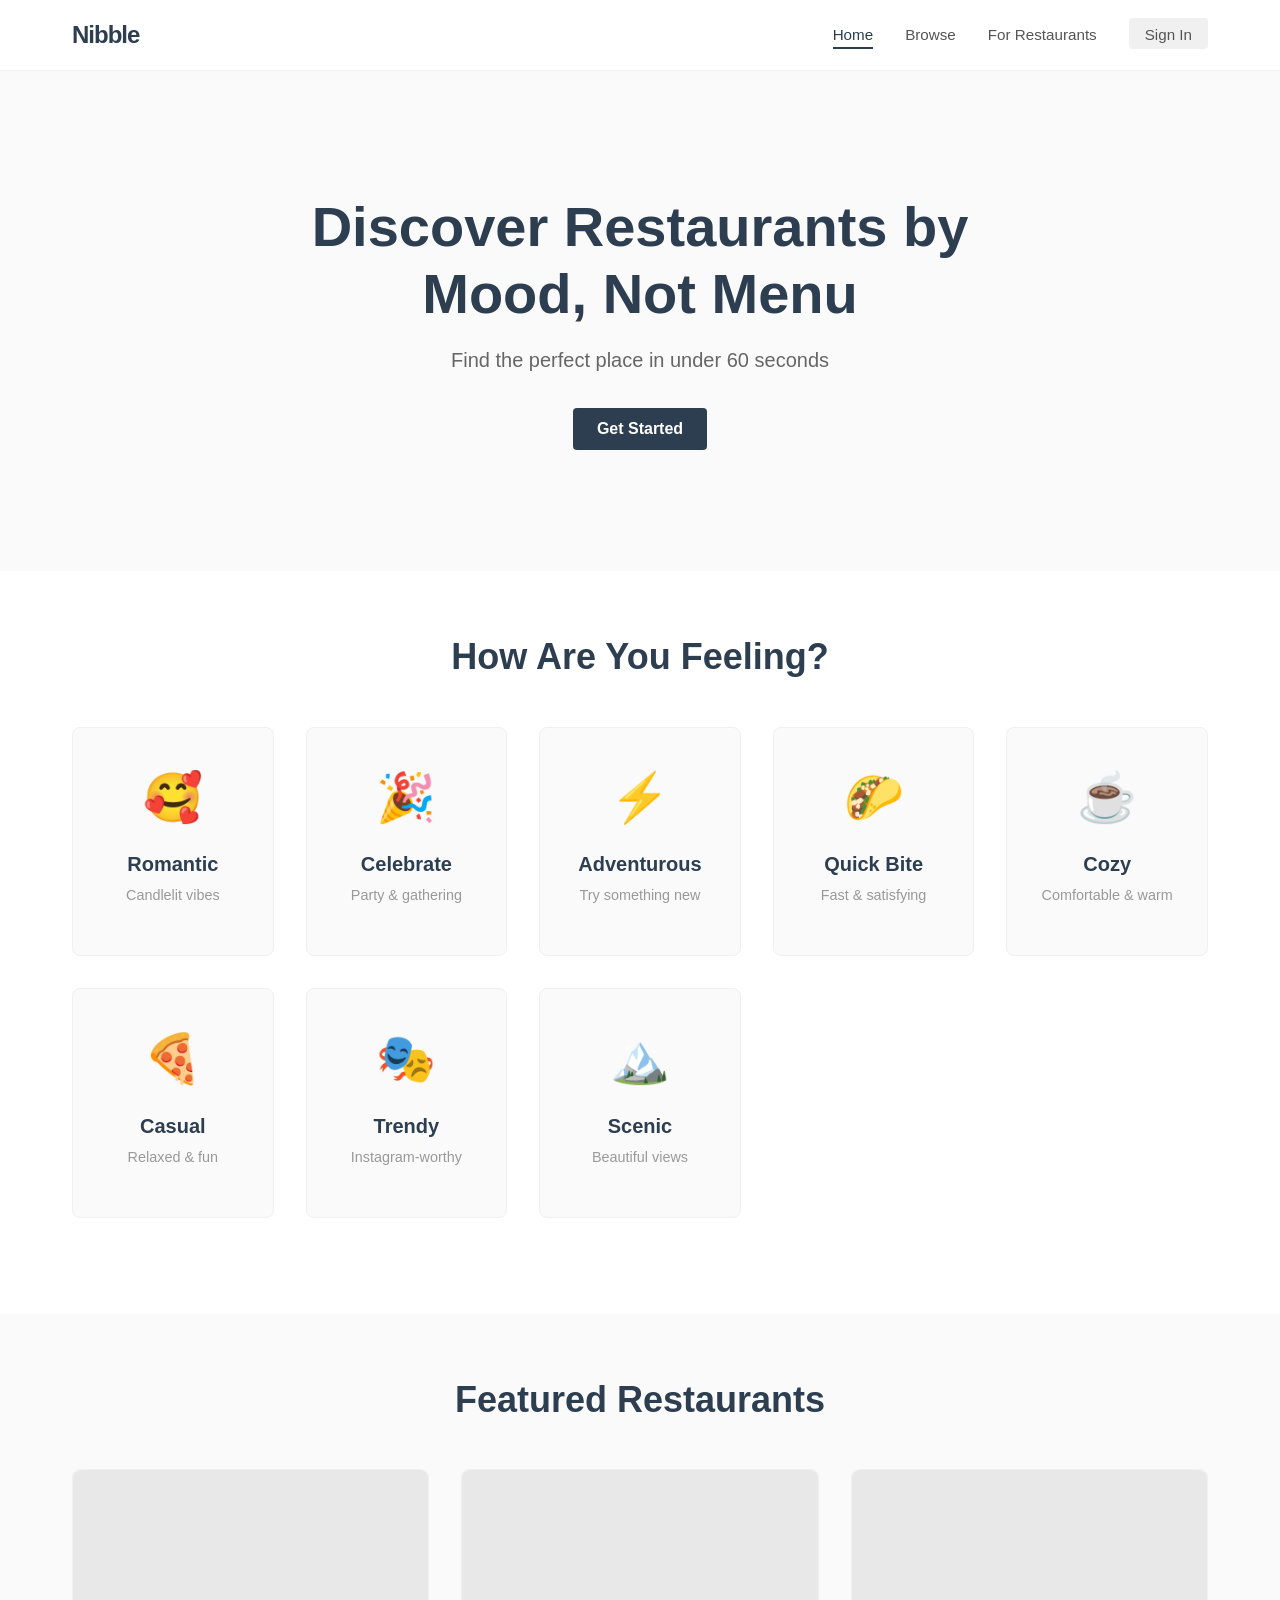
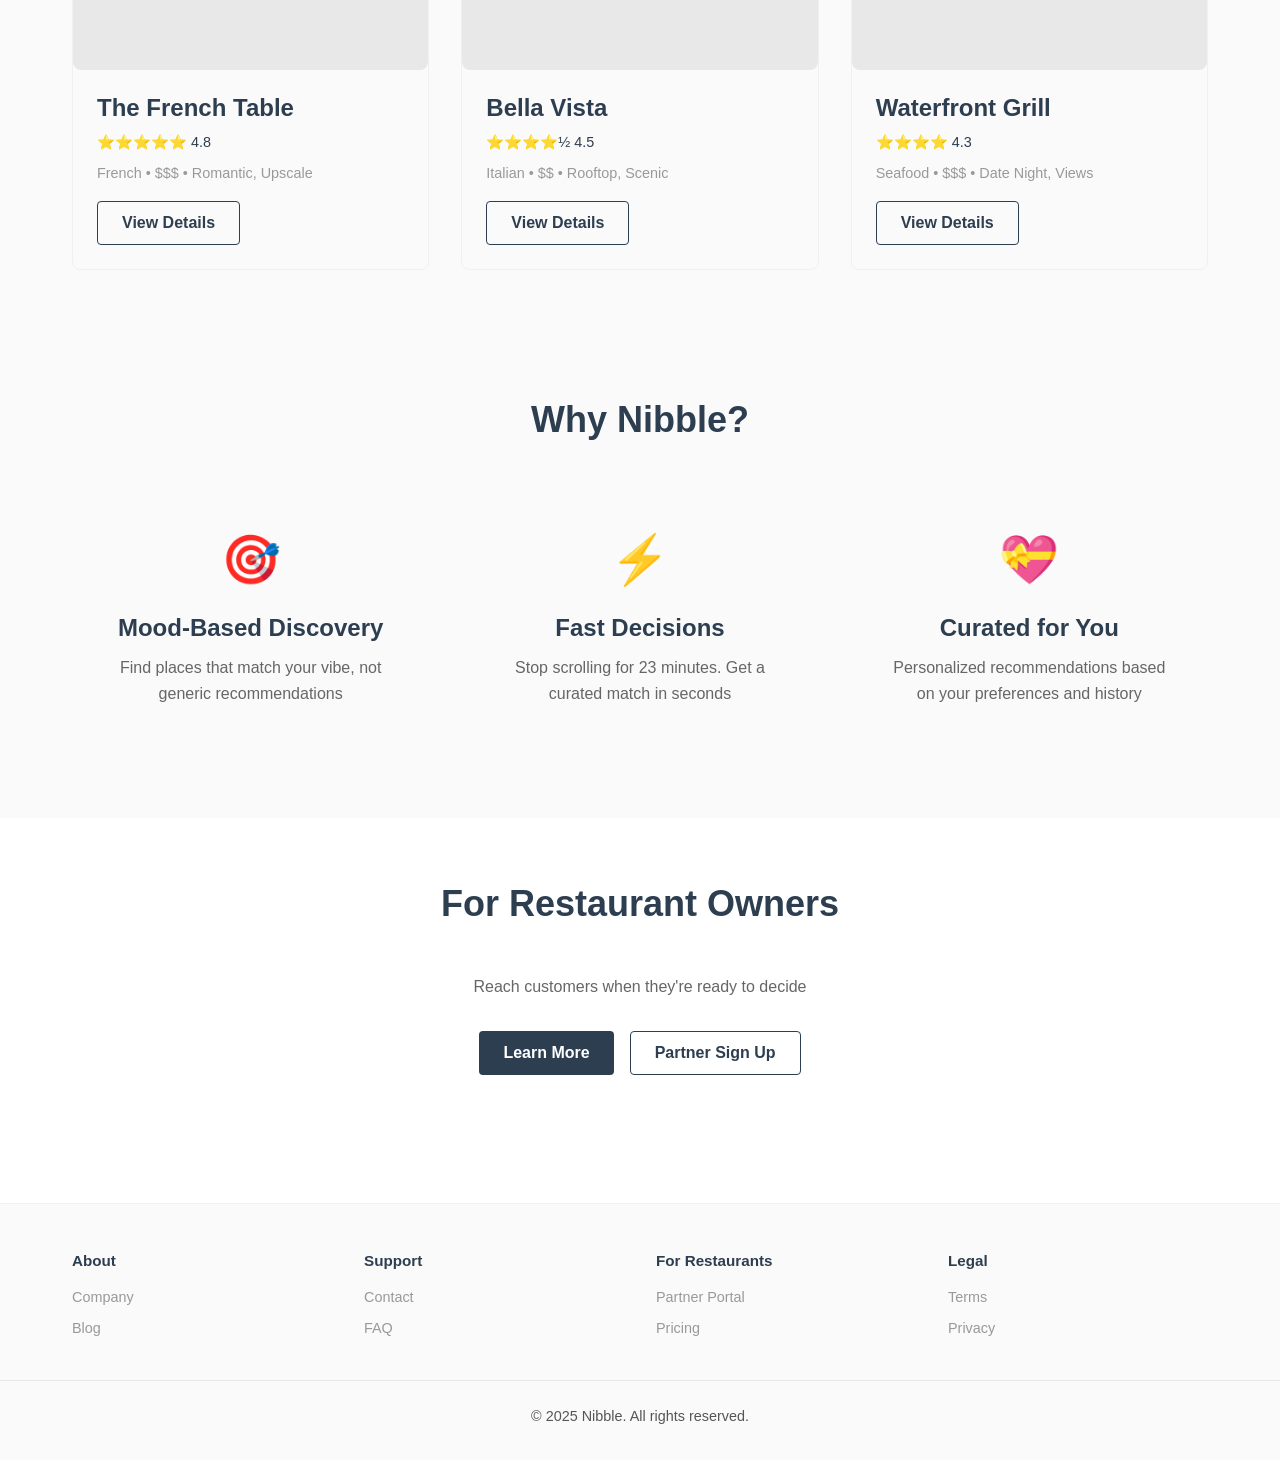
==== index.html @ 0ca78169 "commit" ====
<!DOCTYPE html>
<html lang="en">

  <head>
    <meta charset="UTF-8">
    <meta name="viewport" content="width=device-width, initial-scale=1.0">
    <title>Nibble - Discover Restaurants by Mood</title>
    <link rel="stylesheet" href="css/main.css">
  </head>

  <body>
    <!-- Navigation -->
    <nav class="navbar">
      <div class="nav-container">
        <div class="logo">Nibble</div>
        <ul class="nav-menu">
          <li><a href="index.html" class="active">Home</a></li>
          <li><a href="browse.html">Browse</a></li>
          <li><a href="partner-landing.html">For Restaurants</a></li>
          <li><a href="#" id="sign-in-btn" class="sign-in-link">Sign In</a></li>
        </ul>
      </div>
    </nav>

    <!-- Hero Section -->
    <section class="hero">
      <div class="hero-content">
        <h1 class="hero-title">Discover Restaurants by Mood, Not Menu</h1>
        <p class="hero-subtitle">Find the perfect place in under 60 seconds</p>
        <button class="cta-button"
          onclick="document.querySelector('.mood-section').scrollIntoView({behavior: 'smooth'})">Get Started</button>
      </div>
    </section>

    <!-- Mood Selection Section -->
    <section class="mood-section">
      <div class="container">
        <h2 class="section-title">How Are You Feeling?</h2>
        <div class="mood-grid">
          <div class="mood-card" onclick="selectMood('romantic')">
            <div class="mood-emoji">🥰</div>
            <h3>Romantic</h3>
            <p>Candlelit vibes</p>
          </div>
          <div class="mood-card" onclick="selectMood('celebrate')">
            <div class="mood-emoji">🎉</div>
            <h3>Celebrate</h3>
            <p>Party & gathering</p>
          </div>
          <div class="mood-card" onclick="selectMood('adventurous')">
            <div class="mood-emoji">⚡</div>
            <h3>Adventurous</h3>
            <p>Try something new</p>
          </div>
          <div class="mood-card" onclick="selectMood('quick')">
            <div class="mood-emoji">🌮</div>
            <h3>Quick Bite</h3>
            <p>Fast & satisfying</p>
          </div>
          <div class="mood-card" onclick="selectMood('cozy')">
            <div class="mood-emoji">☕</div>
            <h3>Cozy</h3>
            <p>Comfortable & warm</p>
          </div>
          <div class="mood-card" onclick="selectMood('casual')">
            <div class="mood-emoji">🍕</div>
            <h3>Casual</h3>
            <p>Relaxed & fun</p>
          </div>
          <div class="mood-card" onclick="selectMood('trendy')">
            <div class="mood-emoji">🎭</div>
            <h3>Trendy</h3>
            <p>Instagram-worthy</p>
          </div>
          <div class="mood-card" onclick="selectMood('scenic')">
            <div class="mood-emoji">🏔️</div>
            <h3>Scenic</h3>
            <p>Beautiful views</p>
          </div>
        </div>
      </div>
    </section>

    <!-- Featured Restaurants Section -->
    <section class="featured-section">
      <div class="container">
        <h2 class="section-title">Featured Restaurants</h2>
        <div class="featured-grid">
          <div class="restaurant-card featured">
            <div class="restaurant-image placeholder"></div>
            <div class="restaurant-info">
              <h3>The French Table</h3>
              <div class="rating">⭐⭐⭐⭐⭐ 4.8</div>
              <p class="cuisine">French • $$$ • Romantic, Upscale</p>
              <button class="secondary-button">View Details</button>
            </div>
          </div>
          <div class="restaurant-card featured">
            <div class="restaurant-image placeholder"></div>
            <div class="restaurant-info">
              <h3>Bella Vista</h3>
              <div class="rating">⭐⭐⭐⭐½ 4.5</div>
              <p class="cuisine">Italian • $$ • Rooftop, Scenic</p>
              <button class="secondary-button">View Details</button>
            </div>
          </div>
          <div class="restaurant-card featured">
            <div class="restaurant-image placeholder"></div>
            <div class="restaurant-info">
              <h3>Waterfront Grill</h3>
              <div class="rating">⭐⭐⭐⭐ 4.3</div>
              <p class="cuisine">Seafood • $$$ • Date Night, Views</p>
              <button class="secondary-button">View Details</button>
            </div>
          </div>
        </div>
      </div>
    </section>

    <!-- Why Nibble Section -->
    <section class="why-section">
      <div class="container">
        <h2 class="section-title">Why Nibble?</h2>
        <div class="benefits-grid">
          <div class="benefit-item">
            <div class="benefit-emoji">🎯</div>
            <h3>Mood-Based Discovery</h3>
            <p>Find places that match your vibe, not generic recommendations</p>
          </div>
          <div class="benefit-item">
            <div class="benefit-emoji">⚡</div>
            <h3>Fast Decisions</h3>
            <p>Stop scrolling for 23 minutes. Get a curated match in seconds</p>
          </div>
          <div class="benefit-item">
            <div class="benefit-emoji">💝</div>
            <h3>Curated for You</h3>
            <p>Personalized recommendations based on your preferences and history</p>
          </div>
        </div>
      </div>
    </section>

    <!-- For Restaurant Owners Section -->
    <section class="restaurant-owners-section">
      <div class="container">
        <h2 class="section-title">For Restaurant Owners</h2>
        <p class="section-subtitle">Reach customers when they're ready to decide</p>
        <div class="owner-ctas">
          <button class="cta-button">Learn More</button>
          <button class="secondary-button">Partner Sign Up</button>
        </div>
      </div>
    </section>

    <!-- Footer -->
    <footer class="footer">
      <div class="footer-content">
        <div class="footer-section">
          <h4>About</h4>
          <a href="#">Company</a>
          <a href="#">Blog</a>
        </div>
        <div class="footer-section">
          <h4>Support</h4>
          <a href="#">Contact</a>
          <a href="#">FAQ</a>
        </div>
        <div class="footer-section">
          <h4>For Restaurants</h4>
          <a href="partner-landing.html">Partner Portal</a>
          <a href="#">Pricing</a>
        </div>
        <div class="footer-section">
          <h4>Legal</h4>
          <a href="#">Terms</a>
          <a href="#">Privacy</a>
        </div>
      </div>
      <div class="footer-bottom">
        <p>&copy; 2025 Nibble. All rights reserved.</p>
      </div>
    </footer>

    <!-- Sign In Modal -->
    <div id="signInModal" class="modal">
      <div class="modal-content">
        <span class="close">&times;</span>
        <h2>Sign In</h2>
        <form>
          <input type="email" placeholder="Email" required>
          <input type="password" placeholder="Password" required>
          <button type="submit" class="cta-button">Sign In</button>
        </form>
        <p class="modal-text">Don't have an account? <a href="#">Create one</a></p>
      </div>
    </div>

    <script src="js/main.js"></script>
  </body>

</html>
---- css/main.css ----
/* ===========================
   RESET & BASE STYLES
   =========================== */

* {
  margin: 0;
  padding: 0;
  box-sizing: border-box;
}

html {
  scroll-behavior: smooth;
}

body {
  font-family: -apple-system, BlinkMacSystemFont, 'Segoe UI', 'Roboto', 'Oxygen',
    'Ubuntu', 'Cantarell', sans-serif;
  line-height: 1.6;
  color: #2c3e50;
  background-color: #ffffff;
  font-size: 16px;
}

h1,
h2,
h3,
h4,
h5,
h6 {
  font-weight: 700;
  line-height: 1.2;
  margin-bottom: 1rem;
}

h1 {
  font-size: 3rem;
}

h2 {
  font-size: 2.25rem;
}

h3 {
  font-size: 1.5rem;
}

p {
  margin-bottom: 1rem;
  color: #555;
}

a {
  text-decoration: none;
  color: inherit;
  transition: color 0.3s ease;
}

button {
  font-family: inherit;
  cursor: pointer;
  border: none;
  transition: all 0.3s ease;
  border-radius: 4px;
  font-weight: 600;
}

/* ===========================
   CONTAINER & SPACING
   =========================== */

.container {
  max-width: 1200px;
  margin: 0 auto;
  padding: 0 2rem;
}

section {
  padding: 4rem 0;
}

/* ===========================
   NAVIGATION
   =========================== */

.navbar {
  background-color: #ffffff;
  border-bottom: 1px solid #f0f0f0;
  position: sticky;
  top: 0;
  z-index: 1000;
}

.nav-container {
  max-width: 1200px;
  margin: 0 auto;
  padding: 1rem 2rem;
  display: flex;
  justify-content: space-between;
  align-items: center;
}

.logo {
  font-size: 1.5rem;
  font-weight: 700;
  letter-spacing: -1px;
}

.logo a {
  color: #2c3e50;
}

.nav-menu {
  display: flex;
  list-style: none;
  gap: 2rem;
  align-items: center;
}

.nav-menu a {
  color: #555;
  font-weight: 500;
  font-size: 0.95rem;
  border-bottom: 2px solid transparent;
  padding-bottom: 0.25rem;
}

.nav-menu a:hover,
.nav-menu a.active {
  color: #2c3e50;
  border-bottom-color: #2c3e50;
}

.sign-in-link {
  padding: 0.5rem 1rem;
  background-color: #f0f0f0;
  border-radius: 4px;
  transition: background-color 0.3s ease;
}

.sign-in-link:hover {
  background-color: #e8e8e8;
}

/* ===========================
   BUTTONS
   =========================== */

.cta-button {
  background-color: #2c3e50;
  color: #ffffff;
  padding: 0.75rem 1.5rem;
  font-size: 1rem;
  border-radius: 4px;
  font-weight: 600;
  cursor: pointer;
}

.cta-button:hover {
  background-color: #1a2839;
  transform: translateY(-2px);
}

.secondary-button {
  background-color: transparent;
  color: #2c3e50;
  padding: 0.75rem 1.5rem;
  font-size: 1rem;
  border: 1px solid #2c3e50;
  border-radius: 4px;
  font-weight: 600;
  cursor: pointer;
  transition: all 0.3s ease;
}

.secondary-button:hover {
  background-color: #2c3e50;
  color: #ffffff;
  transform: translateY(-2px);
}

.remove-btn {
  background-color: #ff6b6b;
  color: #ffffff;
  padding: 0.5rem 1rem;
  font-size: 0.9rem;
  border-radius: 4px;
  font-weight: 600;
}

.remove-btn:hover {
  background-color: #e55555;
}

/* ===========================
   HERO SECTION
   =========================== */

.hero {
  padding: 6rem 0;
  text-align: center;
  background-color: #fafafa;
  display: flex;
  align-items: center;
  justify-content: center;
  min-height: 500px;
}

.hero-content {
  max-width: 700px;
  margin: 0 auto;
}

.hero-title {
  font-size: 3.5rem;
  margin-bottom: 1rem;
  line-height: 1.2;
}

.hero-subtitle {
  font-size: 1.25rem;
  color: #666;
  margin-bottom: 2rem;
}

/* ===========================
   MOOD SECTION
   =========================== */

.section-title {
  text-align: center;
  font-size: 2.25rem;
  margin-bottom: 3rem;
}

.section-subtitle {
  text-align: center;
  color: #666;
  margin-bottom: 2rem;
}

.mood-grid {
  display: grid;
  grid-template-columns: repeat(auto-fit, minmax(200px, 1fr));
  gap: 2rem;
  margin-bottom: 2rem;
}

.mood-card {
  padding: 2rem;
  text-align: center;
  border: 1px solid #f0f0f0;
  border-radius: 8px;
  cursor: pointer;
  transition: all 0.3s ease;
  background-color: #fafafa;
}

.mood-card:hover {
  border-color: #2c3e50;
  box-shadow: 0 4px 12px rgba(0, 0, 0, 0.08);
  transform: translateY(-4px);
  background-color: #ffffff;
}

.mood-emoji {
  font-size: 3rem;
  margin-bottom: 1rem;
}

.mood-card h3 {
  font-size: 1.25rem;
  margin-bottom: 0.5rem;
}

.mood-card p {
  color: #999;
  font-size: 0.9rem;
}

/* ===========================
   FEATURED/RESULTS GRID
   =========================== */

.featured-grid {
  display: grid;
  grid-template-columns: repeat(auto-fit, minmax(300px, 1fr));
  gap: 2rem;
}

.restaurant-card {
  overflow: hidden;
  border-radius: 8px;
  border: 1px solid #f0f0f0;
  transition: all 0.3s ease;
  background-color: #fafafa;
}

.restaurant-card:hover {
  border-color: #2c3e50;
  box-shadow: 0 4px 16px rgba(0, 0, 0, 0.1);
}

.restaurant-image {
  width: 100%;
  height: 200px;
  background-color: #e8e8e8;
}

.restaurant-info {
  padding: 1.5rem;
}

.restaurant-info h3 {
  margin-bottom: 0.5rem;
}

.rating {
  display: block;
  font-size: 0.9rem;
  margin-bottom: 0.5rem;
}

.cuisine {
  color: #999;
  font-size: 0.9rem;
  margin-bottom: 1rem;
}

/* ===========================
   BROWSE PAGE - RESULTS
   =========================== */

.browse-header {
  background-color: #fafafa;
  padding: 2rem 0;
  border-bottom: 1px solid #f0f0f0;
}

.breadcrumb {
  display: flex;
  gap: 2rem;
  align-items: center;
  flex-wrap: wrap;
}

.mood-badge {
  font-weight: 600;
  font-size: 1.1rem;
}

.location,
.count {
  color: #999;
}

.filter-bar {
  background-color: #fafafa;
  padding: 1.5rem 0;
  border-bottom: 1px solid #f0f0f0;
}

.filters {
  display: flex;
  gap: 1rem;
  flex-wrap: wrap;
  align-items: center;
}

.filter-dropdown {
  padding: 0.5rem 1rem;
  border: 1px solid #ddd;
  border-radius: 4px;
  background-color: #fff;
  cursor: pointer;
  font-size: 0.9rem;
}

.view-toggle {
  padding: 0.5rem 1rem;
  border: 1px solid #2c3e50;
  background-color: transparent;
  color: #2c3e50;
  border-radius: 4px;
  cursor: pointer;
  font-weight: 600;
}

.results-section {
  padding: 3rem 0;
}

.results-section .container {
  display: flex;
  flex-direction: column;
  gap: 1.5rem;
}

.result-card {
  display: flex;
  gap: 2rem;
  border: 1px solid #f0f0f0;
  border-radius: 8px;
  overflow: hidden;
  transition: all 0.3s ease;
  background-color: #fafafa;
  position: relative;
}

.result-card:hover {
  border-color: #2c3e50;
  box-shadow: 0 4px 16px rgba(0, 0, 0, 0.1);
}

.result-card.sponsored {
  background-color: #fefef5;
  border-color: #e8e8d0;
}

.sponsored-badge {
  position: absolute;
  top: 1rem;
  left: 1rem;
  background-color: #2c3e50;
  color: #fff;
  padding: 0.25rem 0.75rem;
  font-size: 0.75rem;
  font-weight: 700;
  border-radius: 2px;
  z-index: 10;
}

.result-image {
  width: 250px;
  height: 200px;
  background-color: #e8e8e8;
  flex-shrink: 0;
}

.result-content {
  padding: 1.5rem;
  display: flex;
  flex-direction: column;
  justify-content: space-between;
  flex: 1;
}

.result-header {
  display: flex;
  justify-content: space-between;
  align-items: flex-start;
  margin-bottom: 1rem;
}

.result-header h3 {
  margin-bottom: 0;
  flex: 1;
}

.favorite-btn {
  background: none;
  border: none;
  font-size: 1.5rem;
  cursor: pointer;
  transition: transform 0.2s;
}

.favorite-btn:hover {
  transform: scale(1.2);
}

.result-meta {
  display: flex;
  gap: 1rem;
  flex-wrap: wrap;
  margin-bottom: 1rem;
  font-size: 0.9rem;
}

.result-meta span {
  color: #999;
}

.result-description {
  color: #666;
  margin-bottom: 1.5rem;
}

.load-more {
  text-align: center;
  padding: 2rem;
}

/* ===========================
   RESTAURANT PROFILE PAGE
   =========================== */

.restaurant-gallery {
  background-color: #fafafa;
  padding: 2rem;
}

.gallery-container {
  max-width: 1200px;
  margin: 0 auto;
}

.main-image {
  width: 100%;
  height: 400px;
  background-color: #e8e8e8;
  margin-bottom: 1rem;
  border-radius: 8px;
}

.gallery-thumbs {
  display: grid;
  grid-template-columns: repeat(4, 1fr);
  gap: 1rem;
}

.thumb {
  height: 100px;
  background-color: #e8e8e8;
  border-radius: 8px;
  cursor: pointer;
}

.restaurant-info-section {
  padding: 3rem 0;
  border-bottom: 1px solid #f0f0f0;
}

.restaurant-header {
  display: flex;
  justify-content: space-between;
  align-items: flex-start;
  margin-bottom: 2rem;
}

.restaurant-header h1 {
  margin-bottom: 0.5rem;
}

.rating-large {
  font-size: 1.1rem;
  margin-bottom: 0.5rem;
}

.cuisine-tags {
  color: #999;
}

.favorite-btn-large {
  background: none;
  border: none;
  font-size: 1.5rem;
  cursor: pointer;
}

.restaurant-details {
  display: flex;
  flex-direction: column;
  gap: 1rem;
  margin-bottom: 2rem;
}

.detail-item {
  display: flex;
  gap: 1rem;
  align-items: center;
  color: #666;
}

.detail-icon {
  font-size: 1.25rem;
}

.action-buttons {
  display: flex;
  gap: 1rem;
  flex-wrap: wrap;
}

.action-buttons .cta-button {
  flex: 1;
  min-width: 150px;
  text-align: center;
}

/* ===========================
   ABOUT/HIGHLIGHTS SECTIONS
   =========================== */

.about-section,
.highlights-section,
.menu-section,
.location-section,
.similar-section {
  padding: 3rem 0;
  border-bottom: 1px solid #f0f0f0;
}

.about-section h2,
.highlights-section h2,
.menu-section h2,
.location-section h2,
.similar-section h2 {
  margin-bottom: 2rem;
}

.highlights-grid {
  display: grid;
  grid-template-columns: repeat(auto-fit, minmax(150px, 1fr));
  gap: 1rem;
}

.highlight {
  padding: 1rem;
  background-color: #fafafa;
  border-radius: 4px;
  text-align: center;
  font-size: 0.95rem;
  border: 1px solid #f0f0f0;
}

.menu-grid {
  display: grid;
  grid-template-columns: repeat(auto-fit, minmax(200px, 1fr));
  gap: 2rem;
  margin-bottom: 2rem;
}

.menu-item {
  text-align: center;
}

.menu-image {
  width: 100%;
  height: 180px;
  background-color: #e8e8e8;
  border-radius: 8px;
  margin-bottom: 1rem;
}

.menu-item h4 {
  margin-bottom: 0.5rem;
}

.menu-item p {
  color: #999;
  font-size: 0.9rem;
}

.menu-cta {
  text-align: center;
}

.map-container {
  border-radius: 8px;
  overflow: hidden;
}

.similar-grid {
  display: grid;
  grid-template-columns: repeat(auto-fit, minmax(200px, 1fr));
  gap: 2rem;
}

.similar-card {
  text-align: center;
  cursor: pointer;
}

.similar-image {
  width: 100%;
  height: 200px;
  background-color: #e8e8e8;
  border-radius: 8px;
  margin-bottom: 1rem;
}

/* ===========================
   USER ACCOUNT PAGE
   =========================== */

.account-container {
  display: grid;
  grid-template-columns: 250px 1fr;
  gap: 2rem;
  max-width: 1200px;
  margin: 2rem auto;
  padding: 0 2rem;
}

.account-sidebar {
  background-color: #fafafa;
  padding: 2rem;
  border-radius: 8px;
  height: fit-content;
}

.user-profile {
  text-align: center;
  margin-bottom: 2rem;
  padding-bottom: 2rem;
  border-bottom: 1px solid #e8e8e8;
}

.user-avatar {
  width: 80px;
  height: 80px;
  background-color: #e8e8e8;
  border-radius: 50%;
  display: flex;
  align-items: center;
  justify-content: center;
  font-size: 1.5rem;
  font-weight: 700;
  margin: 0 auto 1rem;
}

.user-profile h3 {
  margin-bottom: 0.25rem;
}

.user-profile p {
  color: #999;
  font-size: 0.9rem;
}

.account-nav {
  display: flex;
  flex-direction: column;
  gap: 0.5rem;
}

.nav-item {
  padding: 0.75rem;
  border-radius: 4px;
  cursor: pointer;
  transition: background-color 0.2s;
}

.nav-item:hover,
.nav-item.active {
  background-color: #e8e8e8;
}

.account-content {
  flex: 1;
}

.account-tab {
  display: none;
}

.account-tab.active {
  display: block;
}

.tab-header {
  display: flex;
  justify-content: space-between;
  align-items: center;
  margin-bottom: 2rem;
  border-bottom: 1px solid #f0f0f0;
  padding-bottom: 1rem;
}

.tab-header h1 {
  margin-bottom: 0;
}

.dashboard-cards {
  display: grid;
  grid-template-columns: repeat(auto-fit, minmax(200px, 1fr));
  gap: 1.5rem;
  margin-bottom: 2rem;
}

.stat-card {
  background-color: #fafafa;
  padding: 2rem;
  border-radius: 8px;
  text-align: center;
  border: 1px solid #f0f0f0;
}

.stat-number {
  font-size: 2.5rem;
  font-weight: 700;
  margin-bottom: 0.5rem;
}

.stat-card p {
  color: #999;
  margin-bottom: 0;
}

.recent-activity {
  background-color: #fafafa;
  padding: 2rem;
  border-radius: 8px;
}

.recent-activity h3 {
  margin-bottom: 1.5rem;
}

.activity-item {
  display: flex;
  gap: 2rem;
  margin-bottom: 1.5rem;
  padding-bottom: 1.5rem;
  border-bottom: 1px solid #e8e8e8;
}

.activity-item:last-child {
  margin-bottom: 0;
  padding-bottom: 0;
  border-bottom: none;
}

.activity-date {
  min-width: 100px;
  color: #999;
  font-weight: 600;
}

.favorites-grid {
  display: grid;
  grid-template-columns: repeat(auto-fill, minmax(180px, 1fr));
  gap: 1.5rem;
}

.favorite-item {
  background-color: #fafafa;
  border-radius: 8px;
  padding: 1rem;
  text-align: center;
  border: 1px solid #f0f0f0;
}

.fav-image {
  width: 100%;
  height: 150px;
  background-color: #e8e8e8;
  border-radius: 6px;
  margin-bottom: 1rem;
}

.favorite-item h4 {
  margin-bottom: 0.5rem;
}

.fav-meta {
  color: #999;
  font-size: 0.85rem;
  margin-bottom: 1rem;
}

.favorite-item .secondary-button {
  width: 100%;
  margin-bottom: 0.5rem;
}

.preference-form {
  background-color: #fafafa;
  padding: 2rem;
  border-radius: 8px;
}

.form-group {
  margin-bottom: 1.5rem;
}

.form-group label {
  display: block;
  font-weight: 600;
  margin-bottom: 0.5rem;
}

.form-group input[type='text'],
.form-group input[type='email'],
.form-group input[type='tel'],
.form-group input[type='url'],
.form-group input[type='password'],
.form-group textarea,
.form-group select {
  width: 100%;
  padding: 0.75rem;
  border: 1px solid #ddd;
  border-radius: 4px;
  font-family: inherit;
  font-size: 1rem;
}

.form-group input:focus,
.form-group textarea:focus,
.form-group select:focus {
  outline: none;
  border-color: #2c3e50;
  box-shadow: 0 0 0 3px rgba(44, 62, 80, 0.1);
}

.checkbox-group,
.radio-group {
  display: flex;
  flex-direction: column;
  gap: 0.75rem;
}

.checkbox-group label,
.radio-group label {
  display: flex;
  align-items: center;
  gap: 0.5rem;
  cursor: pointer;
  margin-bottom: 0;
}

.checkbox-group input,
.radio-group input {
  cursor: pointer;
}

.security-section {
  background-color: #fafafa;
  padding: 1.5rem;
  border-radius: 8px;
  margin-bottom: 1.5rem;
}

.security-section h3 {
  margin-bottom: 1rem;
}

.device-item {
  display: flex;
  justify-content: space-between;
  align-items: center;
  padding: 1rem;
  background-color: #fff;
  border-radius: 4px;
  margin-bottom: 0.5rem;
}

.device-item p {
  margin-bottom: 0;
}

.notification-settings {
  background-color: #fafafa;
  padding: 2rem;
  border-radius: 8px;
}

.notification-item {
  display: flex;
  justify-content: space-between;
  align-items: flex-start;
  padding: 1.5rem;
  background-color: #fff;
  border-radius: 4px;
  margin-bottom: 1rem;
}

.notification-item h4 {
  margin-bottom: 0.25rem;
}

.notification-item p {
  color: #999;
  font-size: 0.9rem;
  margin-bottom: 0;
}

.notification-item input[type='checkbox'] {
  width: 20px;
  height: 20px;
  cursor: pointer;
  flex-shrink: 0;
  margin-left: 1rem;
}

/* ===========================
   PARTNER DASHBOARD PAGE
   =========================== */

.partner-nav {
  background-color: #2c3e50;
}

.partner-nav .nav-container {
  background-color: #2c3e50;
}

.partner-nav .logo a {
  color: #fff;
  font-size: 1.25rem;
}

.partner-user {
  color: #fff;
  display: flex;
  align-items: center;
  gap: 1rem;
}

.partner-menu-btn {
  background: none;
  border: none;
  color: #fff;
  cursor: pointer;
  font-size: 1rem;
}

.partner-container {
  display: grid;
  grid-template-columns: 250px 1fr;
  gap: 2rem;
  max-width: 1400px;
  margin: 2rem auto;
  padding: 0 2rem;
}

.partner-sidebar {
  background-color: #fafafa;
  padding: 2rem;
  border-radius: 8px;
  height: fit-content;
}

.partner-nav-menu {
  display: flex;
  flex-direction: column;
  gap: 0.5rem;
}

.partner-nav-item {
  padding: 0.75rem;
  border-radius: 4px;
  cursor: pointer;
  transition: background-color 0.2s;
}

.partner-nav-item:hover,
.partner-nav-item.active {
  background-color: #e8e8e8;
}

.partner-content {
  flex: 1;
}

.partner-tab {
  display: none;
}

.partner-tab.active {
  display: block;
}

.performance-cards {
  display: grid;
  grid-template-columns: repeat(auto-fit, minmax(200px, 1fr));
  gap: 1.5rem;
  margin-bottom: 3rem;
}

.perf-card {
  background-color: #fafafa;
  padding: 2rem;
  border-radius: 8px;
  border: 1px solid #f0f0f0;
  text-align: center;
}

.perf-number {
  font-size: 2.5rem;
  font-weight: 700;
  margin-bottom: 0.5rem;
}

.perf-card p {
  color: #999;
  margin-bottom: 0;
}

.plan-card {
  background-color: #fafafa;
  padding: 2rem;
  border-radius: 8px;
  border: 1px solid #f0f0f0;
  margin-bottom: 3rem;
}

.plan-price {
  font-size: 1.75rem;
  font-weight: 700;
  margin-bottom: 1rem;
}

.plan-features {
  list-style: none;
  margin-bottom: 1.5rem;
}

.plan-features li {
  padding: 0.5rem 0;
  color: #666;
}

.plan-actions {
  display: flex;
  gap: 1rem;
  flex-wrap: wrap;
}

.chart-section,
.insights-section {
  margin-bottom: 3rem;
}

.chart-section h3,
.insights-section h3 {
  margin-bottom: 1.5rem;
}

.insights-list {
  background-color: #fafafa;
  padding: 1.5rem;
  border-radius: 8px;
}

.insight-item {
  display: flex;
  justify-content: space-between;
  align-items: center;
  padding: 0.75rem 0;
  border-bottom: 1px solid #e8e8e8;
}

.insight-item:last-child {
  border-bottom: none;
}

.insight-percent {
  font-weight: 700;
  color: #2c3e50;
}

/* Profile & Settings Forms */
.profile-form {
  background-color: #fafafa;
  padding: 2rem;
  border-radius: 8px;
}

.settings-section {
  background-color: #fafafa;
  padding: 1.5rem;
  border-radius: 8px;
  margin-bottom: 1.5rem;
}

.settings-section h3 {
  margin-bottom: 1rem;
}

.setting-item {
  display: flex;
  justify-content: space-between;
  align-items: flex-start;
  padding: 1rem;
  background-color: #fff;
  border-radius: 4px;
  margin-bottom: 0.5rem;
}

.setting-item h4 {
  margin-bottom: 0.25rem;
}

.setting-item p {
  color: #999;
  font-size: 0.9rem;
  margin-bottom: 0;
}

.setting-item input[type='checkbox'] {
  width: 20px;
  height: 20px;
  cursor: pointer;
  flex-shrink: 0;
}

.analytics-grid {
  display: grid;
  grid-template-columns: repeat(auto-fit, minmax(300px, 1fr));
  gap: 2rem;
}

.analytics-card {
  background-color: #fafafa;
  padding: 2rem;
  border-radius: 8px;
  border: 1px solid #f0f0f0;
}

.billing-card {
  background-color: #fafafa;
  padding: 2rem;
  border-radius: 8px;
  margin-bottom: 2rem;
}

.billing-date {
  color: #999;
  font-size: 0.9rem;
  margin-bottom: 1rem;
}

.billing-actions {
  display: flex;
  gap: 1rem;
  flex-wrap: wrap;
}

.billing-history {
  margin-top: 2rem;
}

.billing-table {
  width: 100%;
  border-collapse: collapse;
  background-color: #fafafa;
}

.billing-table th {
  background-color: #e8e8e8;
  padding: 1rem;
  text-align: left;
  font-weight: 600;
}

.billing-table td {
  padding: 1rem;
  border-bottom: 1px solid #e8e8e8;
}

.billing-table tbody tr:hover {
  background-color: #f0f0f0;
}

/* ===========================
   PARTNER LANDING PAGE
   =========================== */

.partner-hero {
  background-color: #fafafa;
  padding: 6rem 0;
  text-align: center;
}

.partner-hero h1 {
  margin-bottom: 1rem;
}

.partner-subtitle {
  font-size: 1.1rem;
  color: #666;
  margin-bottom: 2rem;
}

.partner-benefits {
  padding: 4rem 0;
}

.benefits-grid {
  display: grid;
  grid-template-columns: repeat(auto-fit, minmax(280px, 1fr));
  gap: 2rem;
}

.benefit-card {
  padding: 2rem;
  background-color: #fafafa;
  border-radius: 8px;
  text-align: center;
  border: 1px solid #f0f0f0;
}

.benefit-card:hover {
  box-shadow: 0 4px 12px rgba(0, 0, 0, 0.08);
  transform: translateY(-4px);
}

.benefit-icon {
  font-size: 2.5rem;
  margin-bottom: 1rem;
}

.benefit-card h3 {
  margin-bottom: 0.75rem;
}

.benefit-card p {
  color: #666;
}

/* How It Works */
.how-it-works {
  background-color: #fafafa;
  padding: 4rem 0;
}

.steps {
  display: grid;
  grid-template-columns: repeat(auto-fit, minmax(200px, 1fr));
  gap: 2rem;
}

.step {
  text-align: center;
}

.step-number {
  width: 60px;
  height: 60px;
  background-color: #2c3e50;
  color: #fff;
  border-radius: 50%;
  display: flex;
  align-items: center;
  justify-content: center;
  font-size: 2rem;
  font-weight: 700;
  margin: 0 auto 1rem;
}

.step h3 {
  margin-bottom: 0.75rem;
}

.step p {
  color: #666;
}

/* Pricing */
.partner-pricing {
  padding: 4rem 0;
}

.pricing-subtitle {
  text-align: center;
  font-size: 1.1rem;
  color: #666;
  margin-bottom: 3rem;
}

.pricing-cards {
  display: grid;
  grid-template-columns: repeat(auto-fit, minmax(250px, 1fr));
  gap: 2rem;
}

.pricing-card {
  background-color: #fafafa;
  padding: 2rem;
  border-radius: 8px;
  text-align: center;
  border: 1px solid #f0f0f0;
  position: relative;
  display: flex;
  flex-direction: column;
}

.pricing-card.featured {
  border: 2px solid #2c3e50;
  background-color: #ffffff;
  transform: scale(1.05);
}

.pricing-badge {
  background-color: #2c3e50;
  color: #fff;
  padding: 0.5rem 1rem;
  font-size: 0.85rem;
  font-weight: 700;
  position: absolute;
  top: -12px;
  left: 50%;
  transform: translateX(-50%);
  border-radius: 20px;
}

.pricing-price {
  font-size: 2rem;
  font-weight: 700;
  margin: 1rem 0;
}

.pricing-price span {
  font-size: 1rem;
  color: #999;
}

.pricing-features {
  list-style: none;
  margin: 2rem 0;
  text-align: left;
  flex: 1;
}

.pricing-features li {
  padding: 0.5rem 0;
  color: #666;
  border-bottom: 1px solid #e8e8e8;
}

.pricing-features li:last-child {
  border-bottom: none;
}

.pricing-card .cta-button,
.pricing-card .secondary-button {
  width: 100%;
  margin-top: auto;
}

/* Partner CTA */
.partner-cta {
  background-color: #fafafa;
  padding: 4rem 0;
  text-align: center;
}

.partner-cta h2 {
  margin-bottom: 1rem;
}

.partner-cta p {
  font-size: 1.1rem;
  color: #666;
  margin-bottom: 2rem;
}

/* ===========================
   BENEFITS/WHY SECTION
   =========================== */

.why-section {
  background-color: #fafafa;
  padding: 4rem 0;
}

.benefits-grid {
  display: grid;
  grid-template-columns: repeat(auto-fit, minmax(280px, 1fr));
  gap: 2rem;
}

.benefit-item {
  padding: 2rem;
  text-align: center;
}

.benefit-emoji {
  font-size: 3rem;
  margin-bottom: 1rem;
}

.benefit-item h3 {
  margin-bottom: 0.75rem;
}

.benefit-item p {
  color: #666;
}

/* ===========================
   FEATURED SECTION
   =========================== */

.featured-section {
  background-color: #fafafa;
  padding: 4rem 0;
}

.restaurant-owners-section {
  padding: 4rem 0;
  text-align: center;
}

.owner-ctas {
  display: flex;
  gap: 1rem;
  justify-content: center;
  flex-wrap: wrap;
}

/* ===========================
   MODAL
   =========================== */

.modal {
  display: none;
  position: fixed;
  z-index: 2000;
  left: 0;
  top: 0;
  width: 100%;
  height: 100%;
  background-color: rgba(0, 0, 0, 0.5);
}

.modal.active {
  display: block;
}

.modal-content {
  background-color: #fafafa;
  margin: 5% auto;
  padding: 2rem;
  border-radius: 8px;
  width: 90%;
  max-width: 400px;
}

.close {
  color: #999;
  float: right;
  font-size: 28px;
  font-weight: bold;
  cursor: pointer;
}

.close:hover {
  color: #2c3e50;
}

.modal h2 {
  margin-bottom: 1.5rem;
}

.modal form {
  display: flex;
  flex-direction: column;
  gap: 1rem;
}

.modal-text {
  text-align: center;
  font-size: 0.9rem;
  margin-top: 1rem;
  color: #666;
}

.modal-text a {
  color: #2c3e50;
  font-weight: 600;
}

/* ===========================
   FOOTER
   =========================== */

.footer {
  background-color: #fafafa;
  border-top: 1px solid #f0f0f0;
  padding: 3rem 0 1rem;
  margin-top: 4rem;
}

.footer-content {
  max-width: 1200px;
  margin: 0 auto;
  padding: 0 2rem;
  display: grid;
  grid-template-columns: repeat(auto-fit, minmax(200px, 1fr));
  gap: 2rem;
  margin-bottom: 2rem;
}

.footer-section h4 {
  font-size: 0.95rem;
  margin-bottom: 1rem;
}

.footer-section a {
  display: block;
  color: #999;
  font-size: 0.9rem;
  margin-bottom: 0.5rem;
}

.footer-section a:hover {
  color: #2c3e50;
}

.footer-bottom {
  text-align: center;
  padding-top: 1.5rem;
  border-top: 1px solid #e8e8e8;
  color: #999;
  font-size: 0.9rem;
}

/* ===========================
   UTILITY - PLACEHOLDER
   =========================== */

.placeholder {
  background-color: #e8e8e8;
  border-radius: 8px;
  display: flex;
  align-items: center;
  justify-content: center;
  color: #999;
  font-size: 0.9rem;
}

/* ===========================
   RESPONSIVE DESIGN
   =========================== */

@media (max-width: 768px) {
  .container {
    padding: 0 1rem;
  }

  h1 {
    font-size: 2.5rem;
  }

  h2 {
    font-size: 1.75rem;
  }

  h3 {
    font-size: 1.25rem;
  }

  .hero {
    padding: 3rem 0;
    min-height: 300px;
  }

  .hero-title {
    font-size: 2rem;
  }

  .hero-subtitle {
    font-size: 1rem;
  }

  .section-title {
    font-size: 1.75rem;
  }

  .nav-menu {
    gap: 1rem;
  }

  .nav-menu a {
    font-size: 0.9rem;
  }

  .mood-grid {
    grid-template-columns: repeat(auto-fit, minmax(150px, 1fr));
    gap: 1rem;
  }

  .featured-grid,
  .benefits-grid,
  .similar-grid,
  .analytics-grid,
  .pricing-cards {
    grid-template-columns: 1fr;
  }

  .pricing-card.featured {
    transform: scale(1);
  }

  .result-card {
    flex-direction: column;
  }

  .result-image {
    width: 100%;
    height: 200px;
  }

  .account-container,
  .partner-container {
    grid-template-columns: 1fr;
  }

  .account-sidebar,
  .partner-sidebar {
    background-color: transparent;
    padding: 0;
    display: flex;
    gap: 1rem;
    height: auto;
  }

  .account-nav,
  .partner-nav-menu {
    flex-direction: row;
    gap: 0.5rem;
    overflow-x: auto;
  }

  .action-buttons {
    flex-direction: column;
  }

  .action-buttons .cta-button {
    width: 100%;
  }

  .restaurant-gallery {
    padding: 1rem;
  }

  .gallery-thumbs {
    grid-template-columns: repeat(2, 1fr);
  }

  .modal-content {
    width: 95%;
    margin: 20% auto;
  }

  .footer-content {
    grid-template-columns: repeat(2, 1fr);
    gap: 1.5rem;
  }

  .checkboxes,
  .radio-group {
    flex-direction: column;
  }
}

@media (max-width: 480px) {
  h1 {
    font-size: 2rem;
  }

  h2 {
    font-size: 1.5rem;
  }

  section {
    padding: 2rem 0;
  }

  .section-title {
    font-size: 1.5rem;
  }

  .mood-grid {
    grid-template-columns: repeat(2, 1fr);
    gap: 0.75rem;
  }

  .mood-emoji {
    font-size: 2rem;
  }

  .mood-card h3 {
    font-size: 1rem;
  }

  .cta-button {
    width: 100%;
  }

  .nav-menu {
    flex-direction: column;
    gap: 0.5rem;
    align-items: flex-start;
  }

  .steps {
    grid-template-columns: 1fr;
  }

  .benefit-card,
  .benefit-item {
    padding: 1rem;
  }

  .filter-dropdown {
    width: 100%;
  }

  .filters {
    flex-direction: column;
  }

  .action-buttons {
    flex-direction: column;
    gap: 0.5rem;
  }

  .owner-ctas,
  .plan-actions,
  .billing-actions {
    flex-direction: column;
  }

  .footer-content {
    grid-template-columns: 1fr;
  }
}
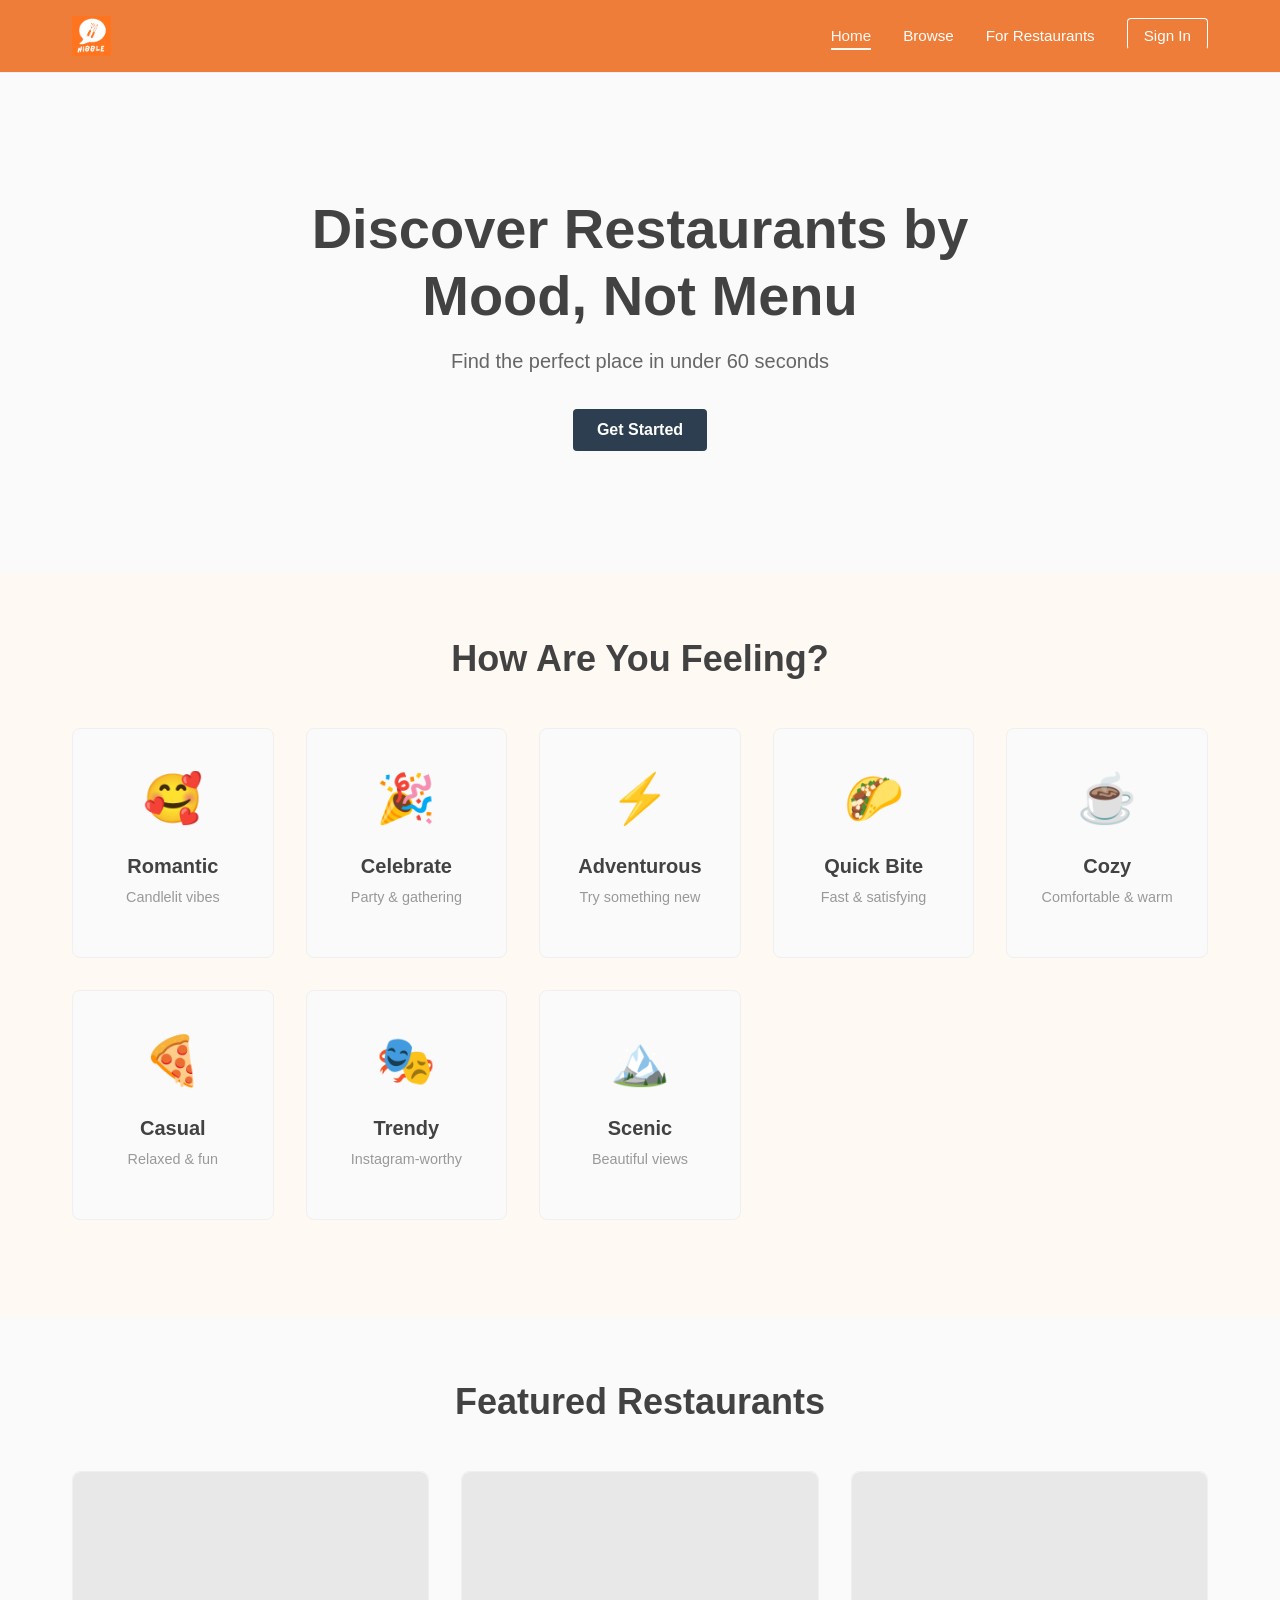
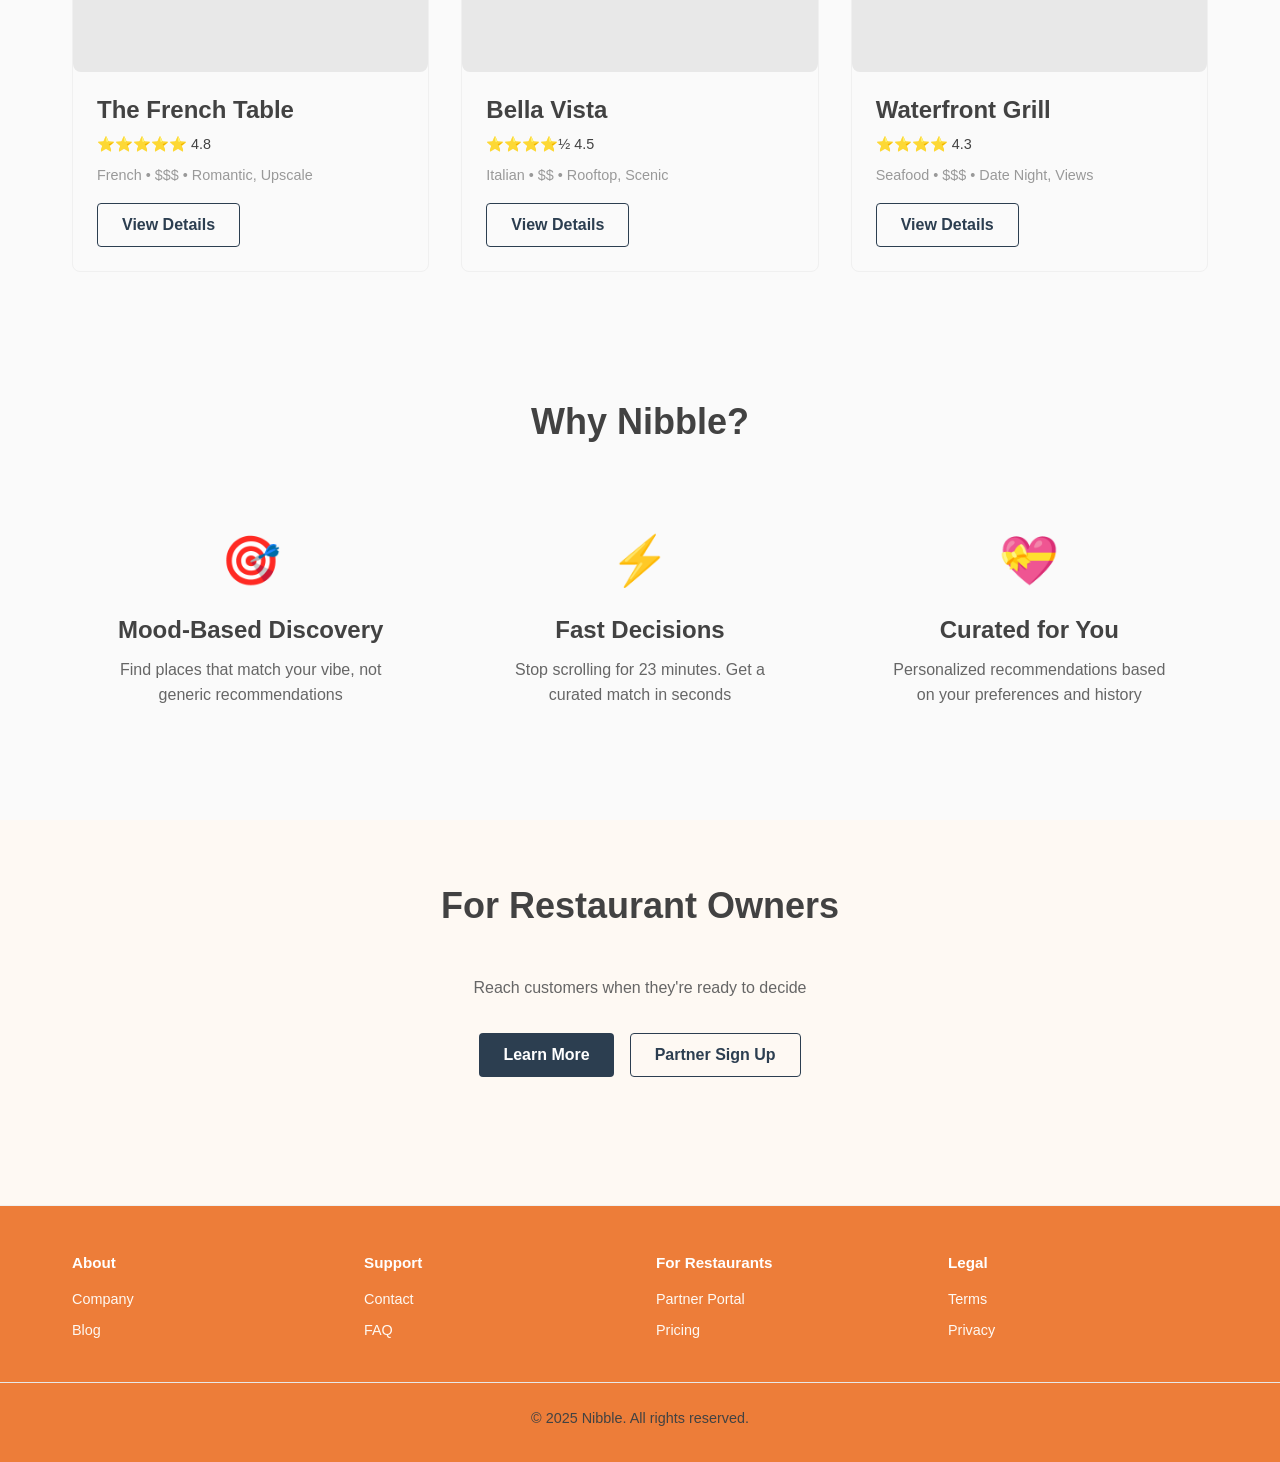
==== commit ad95fc51: "updated css" ====
--- a/index.html
+++ b/index.html
@@ -12,7 +12,8 @@
     <!-- Navigation -->
     <nav class="navbar">
       <div class="nav-container">
-        <div class="logo">Nibble</div>
+        <div class="logo"><a href="index.html"><img src="assets/images/logo.png" alt="Nibble Logo" class="logo-img"></a>
+        </div>
         <ul class="nav-menu">
           <li><a href="index.html" class="active">Home</a></li>
           <li><a href="browse.html">Browse</a></li>
--- a/css/main.css
+++ b/css/main.css
@@ -16,8 +16,8 @@
   font-family: -apple-system, BlinkMacSystemFont, 'Segoe UI', 'Roboto', 'Oxygen',
     'Ubuntu', 'Cantarell', sans-serif;
   line-height: 1.6;
-  color: #2c3e50;
-  background-color: #ffffff;
+  color: #424242;
+  background-color: #fef9f3;
   font-size: 16px;
 }
 
@@ -30,6 +30,7 @@
   font-weight: 700;
   line-height: 1.2;
   margin-bottom: 1rem;
+  color: #424242;
 }
 
 h1 {
@@ -46,7 +47,7 @@
 
 p {
   margin-bottom: 1rem;
-  color: #555;
+  color: #424242;
 }
 
 a {
@@ -79,11 +80,12 @@
 }
 
 /* ===========================
-   NAVIGATION
-   =========================== */
-
+     NAVIGATION
+     =========================== */
+
+/* HEADER COLOR */
 .navbar {
-  background-color: #ffffff;
+  background-color: #ed7d39; /* Orange accent */
   border-bottom: 1px solid #f0f0f0;
   position: sticky;
   top: 0;
@@ -100,13 +102,14 @@
 }
 
 .logo {
-  font-size: 1.5rem;
-  font-weight: 700;
-  letter-spacing: -1px;
-}
-
-.logo a {
-  color: #2c3e50;
+  display: flex;
+  align-items: center;
+}
+
+.logo-img {
+  height: 40px;
+  width: auto;
+  display: block;
 }
 
 .nav-menu {
@@ -117,28 +120,34 @@
 }
 
 .nav-menu a {
-  color: #555;
+  color: #fff;
   font-weight: 500;
   font-size: 0.95rem;
   border-bottom: 2px solid transparent;
   padding-bottom: 0.25rem;
+  transition: color 0.3s;
 }
 
 .nav-menu a:hover,
 .nav-menu a.active {
-  color: #2c3e50;
-  border-bottom-color: #2c3e50;
+  color: #fef9f3;
+  border-bottom-color: #fef9f3;
 }
 
 .sign-in-link {
   padding: 0.5rem 1rem;
-  background-color: #f0f0f0;
+  background-color: transparent;
+  color: #fff;
   border-radius: 4px;
-  transition: background-color 0.3s ease;
+  border: 1px solid #fff;
+  font-weight: 600;
+  transition: color 0.3s;
 }
 
 .sign-in-link:hover {
-  background-color: #e8e8e8;
+  background-color: transparent;
+  color: #fff;
+  border: 1px solid #fff;
 }
 
 /* ===========================
@@ -1563,14 +1572,16 @@
 }
 
 /* ===========================
-   FOOTER
-   =========================== */
-
+     FOOTER
+     =========================== */
+
+/* FOOTER COLOR */
 .footer {
-  background-color: #fafafa;
+  background-color: #ed7d39; /* Orange accent */
   border-top: 1px solid #f0f0f0;
   padding: 3rem 0 1rem;
   margin-top: 4rem;
+  color: #fff;
 }
 
 .footer-content {
@@ -1586,24 +1597,26 @@
 .footer-section h4 {
   font-size: 0.95rem;
   margin-bottom: 1rem;
+  color: #fff;
 }
 
 .footer-section a {
   display: block;
-  color: #999;
+  color: #fef9f3;
   font-size: 0.9rem;
   margin-bottom: 0.5rem;
+  transition: color 0.3s;
 }
 
 .footer-section a:hover {
-  color: #2c3e50;
+  color: #fff;
 }
 
 .footer-bottom {
   text-align: center;
   padding-top: 1.5rem;
   border-top: 1px solid #e8e8e8;
-  color: #999;
+  color: #fef9f3;
   font-size: 0.9rem;
 }
 
